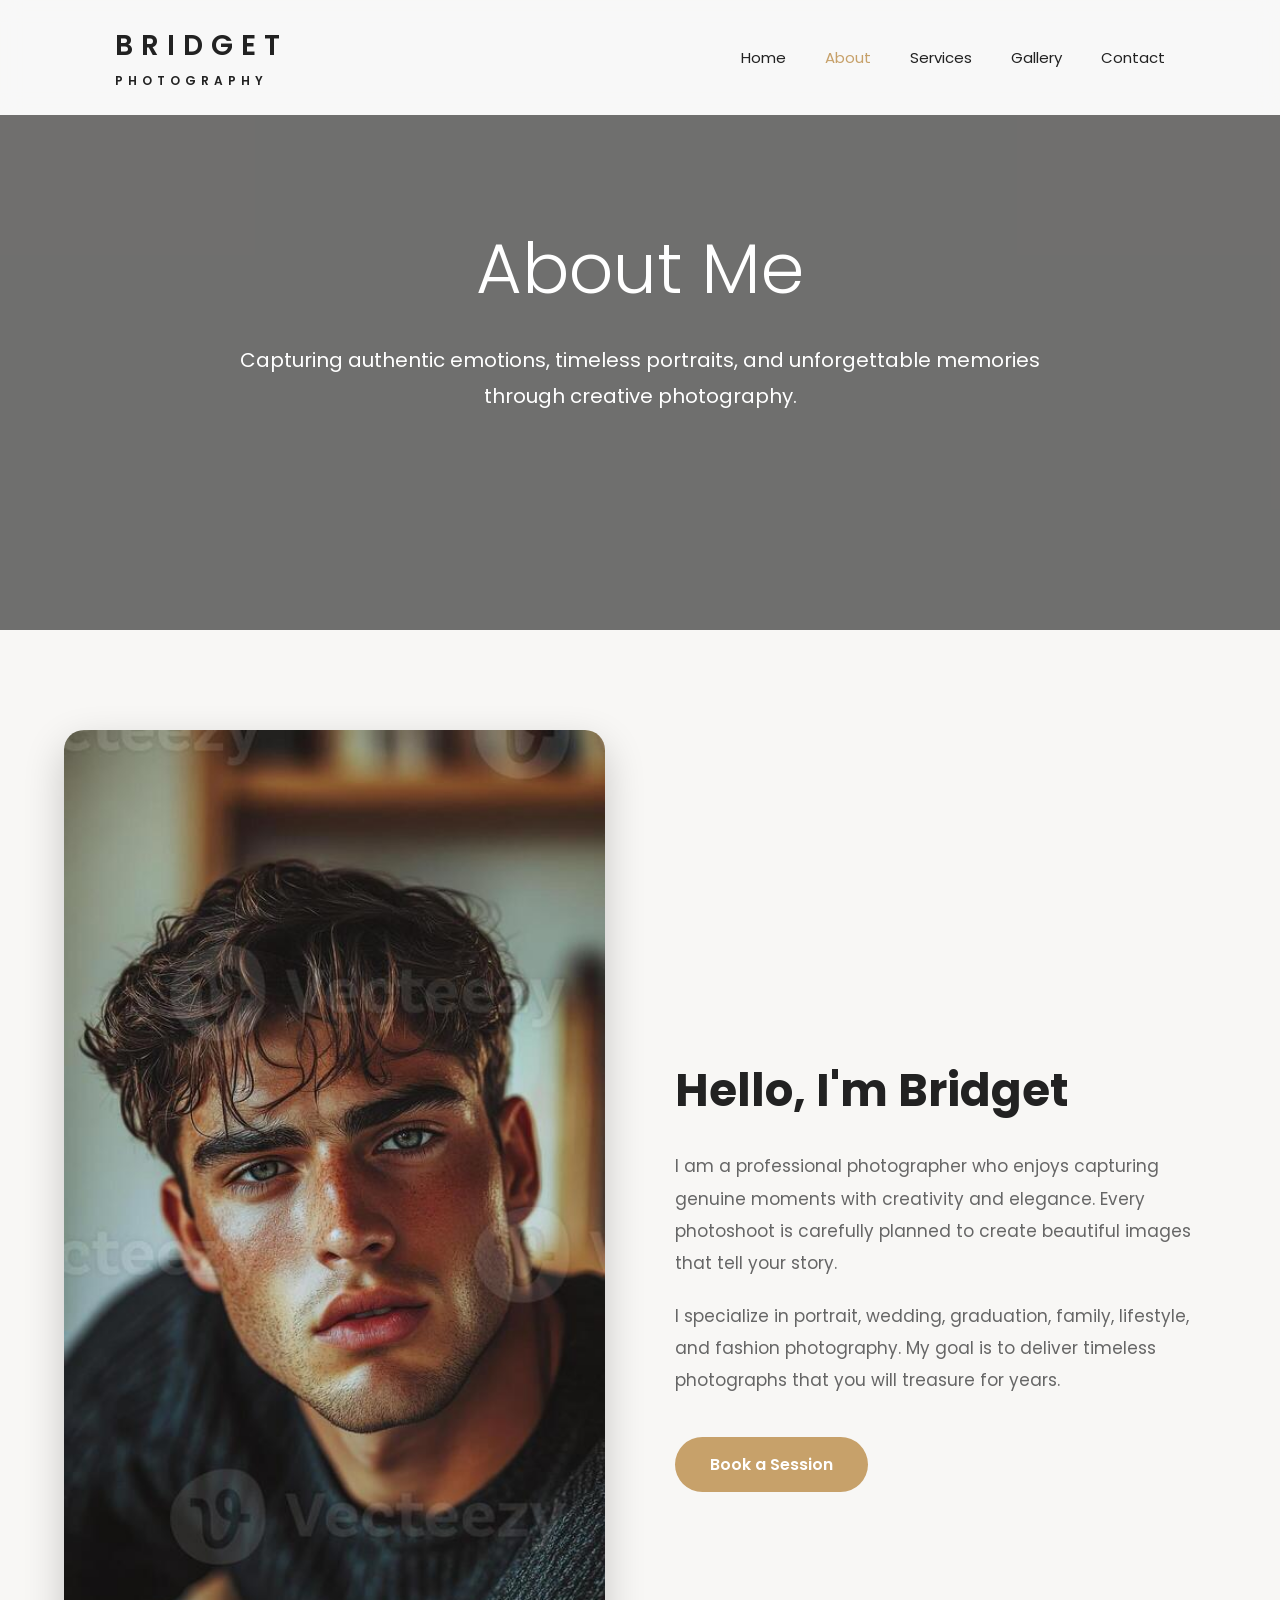
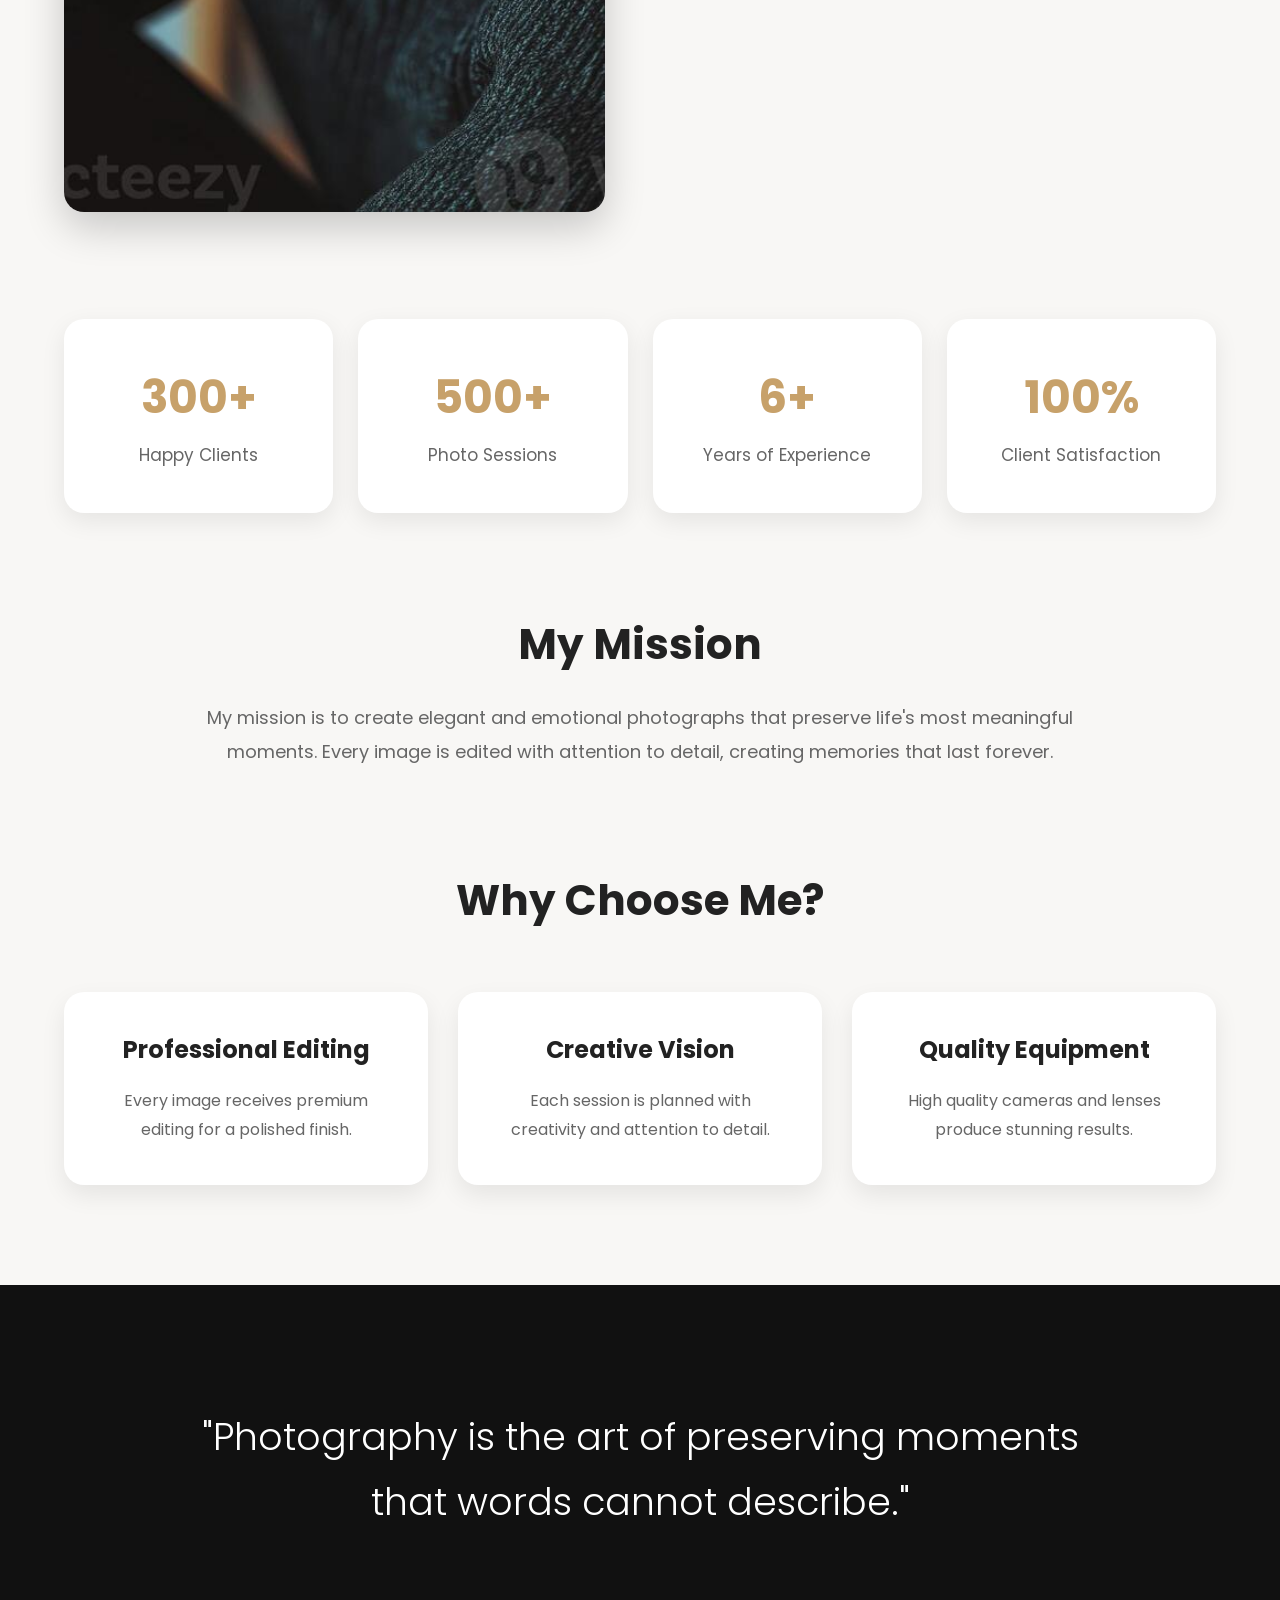
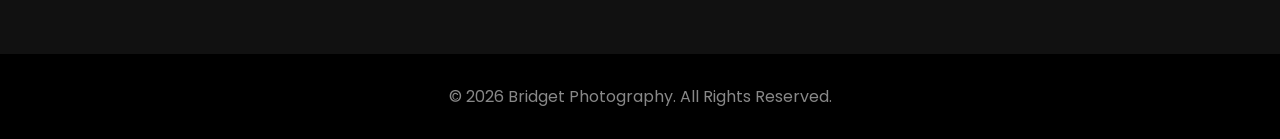
==== about.html @ feab816e "add image to images folder" ====
<!DOCTYPE html>
<html lang="en">

<head>

    <meta charset="UTF-8">

    <meta name="viewport" content="width=device-width, initial-scale=1.0">

    <title>About | Bridget Photography</title>

    <link rel="preconnect" href="https://fonts.googleapis.com">

    <link rel="preconnect" href="https://fonts.gstatic.com" crossorigin>

    <link href="https://fonts.googleapis.com/css2?family=Poppins:wght@300;400;500;600;700&display=swap" rel="stylesheet">

    <link rel="stylesheet" href="style.css">

</head>

<body>

<header>

    <div class="logo">
        BRIDGET
        <span>PHOTOGRAPHY</span>
    </div>

    <nav>

        <a href="index.html">Home</a>

        <a href="about.html" class="active">About</a>

        <a href="services.html">Services</a>

        <a href="gallery.html">Gallery</a>

        <a href="contact.html">Contact</a>

    </nav>

</header>

<section class="about-hero">

    <div class="about-overlay"></div>

    <div class="about-content">

        <h1>About Me</h1>

        <p>
            Capturing authentic emotions, timeless portraits, and unforgettable memories through creative photography.
        </p>

    </div>

</section>

<section class="about">

    <div class="about-image">

        <img src="images/about.jpg" alt="Photographer">

    </div>

    <div class="about-text">

        <h2>Hello, I'm Bridget</h2>

        <p>
            I am a professional photographer who enjoys capturing genuine moments with creativity and elegance. Every photoshoot is carefully planned to create beautiful images that tell your story.
        </p>

        <p>
            I specialize in portrait, wedding, graduation, family, lifestyle, and fashion photography. My goal is to deliver timeless photographs that you will treasure for years.
        </p>

        <a href="contact.html" class="btn">
            Book a Session
        </a>

    </div>

</section>

<section class="stats">

    <div class="stat">
        <h2>300+</h2>
        <p>Happy Clients</p>
    </div>

    <div class="stat">
        <h2>500+</h2>
        <p>Photo Sessions</p>
    </div>

    <div class="stat">
        <h2>6+</h2>
        <p>Years of Experience</p>
    </div>

    <div class="stat">
        <h2>100%</h2>
        <p>Client Satisfaction</p>
    </div>

</section>

<section class="mission">

    <h2>My Mission</h2>

    <p>
        My mission is to create elegant and emotional photographs that preserve life's most meaningful moments. Every image is edited with attention to detail, creating memories that last forever.
    </p>

</section>

<section class="why">

    <h2>Why Choose Me?</h2>

    <div class="why-container">

        <div class="why-card">
            <h3>Professional Editing</h3>
            <p>Every image receives premium editing for a polished finish.</p>
        </div>

        <div class="why-card">
            <h3>Creative Vision</h3>
            <p>Each session is planned with creativity and attention to detail.</p>
        </div>

        <div class="why-card">
            <h3>Quality Equipment</h3>
            <p>High quality cameras and lenses produce stunning results.</p>
        </div>

    </div>

</section>

<section class="quote">

    <h2>"Photography is the art of preserving moments that words cannot describe."</h2>

</section>

<footer>

    <p>© 2026 Bridget Photography. All Rights Reserved.</p>

</footer>

</body>

</html>
---- style.css ----
*{
margin:0;
padding:0;
box-sizing:border-box;
font-family:'Poppins',sans-serif;
}

body{
background:#f8f7f5;
color:#222;
}

header{
position:fixed;
top:0;
left:0;
width:100%;
display:flex;
justify-content:space-between;
align-items:center;
padding:25px 9%;
background:rgba(255,255,255,.95);
backdrop-filter:blur(10px);
z-index:1000;
}

.logo{
font-size:28px;
font-weight:600;
letter-spacing:8px;
}

.logo span{
display:block;
font-size:12px;
letter-spacing:5px;
margin-top:5px;
}

nav a{
text-decoration:none;
color:#222;
margin-left:35px;
font-size:15px;
transition:.3s;
}

nav a:hover{
color:#c6a76b;
}

.hero{
height:100vh;
background:url("images/hero.jpg") center/cover no-repeat;
display:flex;
align-items:center;
position:relative;
}

.overlay{
position:absolute;
width:100%;
height:100%;
background:rgba(0,0,0,.35);
}

.hero-text{
position:relative;
color:white;
max-width:650px;
margin-left:10%;
}

.small-text{
letter-spacing:5px;
font-size:14px;
margin-bottom:15px;
}

.hero h1{
font-size:68px;
font-weight:300;
line-height:1.1;
margin-bottom:25px;
}

.hero p{
font-size:17px;
line-height:1.8;
margin-bottom:35px;
}

.buttons{
display:flex;
gap:20px;
}

.btn{
background:white;
padding:15px 35px;
color:black;
text-decoration:none;
border-radius:50px;
font-weight:600;
}

.btn-outline{
border:2px solid white;
padding:15px 35px;
color:white;
text-decoration:none;
border-radius:50px;
}

.services{
padding:120px 10%;
}

.services h2{
font-size:40px;
text-align:center;
margin-bottom:70px;
}

.cards{
display:grid;
grid-template-columns:repeat(auto-fit,minmax(250px,1fr));
gap:35px;
}

.card{
background:white;
padding:45px;
border-radius:20px;
box-shadow:0 10px 40px rgba(0,0,0,.08);
transition:.4s;
}

.card:hover{
transform:translateY(-10px);
}

.card h3{
margin-bottom:15px;
}

.gallery{
padding:100px 10%;
}

.gallery h2{
text-align:center;
font-size:40px;
margin-bottom:60px;
}

.grid{
display:grid;
grid-template-columns:repeat(auto-fit,minmax(300px,1fr));
gap:20px;
}

.grid img{
width:100%;
height:380px;
object-fit:cover;
border-radius:20px;
transition:.5s;
}

.grid img:hover{
transform:scale(1.05);
}

.contact{
background:#111;
color:white;
text-align:center;
padding:100px 20px;
}

.contact h2{
font-size:42px;
margin-bottom:25px;
}

.contact p{
margin:15px 0;
}

.contact a{
display:inline-block;
margin-top:30px;
padding:15px 40px;
background:#c6a76b;
color:white;
text-decoration:none;
border-radius:40px;
}

footer{
text-align:center;
padding:30px;
background:#000;
color:#888;
}

@media(max-width:768px){

header{
flex-direction:column;
}

nav{
margin-top:20px;
}

.hero h1{
font-size:42px;
}

.buttons{
flex-direction:column;
}

}
/* ===========================
   ABOUT HERO
=========================== */

.about-hero{
    height:70vh;
    background:url("images/about-banner.jpg") center center/cover no-repeat;
    display:flex;
    justify-content:center;
    align-items:center;
    position:relative;
}

.about-overlay{
    position:absolute;
    width:100%;
    height:100%;
    background:rgba(0,0,0,.55);
}

.about-content{
    position:relative;
    color:#fff;
    text-align:center;
    width:80%;
    max-width:800px;
}

.about-content h1{
    font-size:70px;
    font-weight:300;
    margin-bottom:20px;
}

.about-content p{
    font-size:20px;
    line-height:1.8;
}

/* ===========================
   ABOUT SECTION
=========================== */

.about{
    width:90%;
    max-width:1200px;
    margin:100px auto;
    display:flex;
    justify-content:space-between;
    align-items:center;
    gap:70px;
}

.about-image{
    flex:1;
}

.about-image img{
    width:100%;
    border-radius:20px;
    box-shadow:0 15px 40px rgba(0,0,0,.2);
}

.about-text{
    flex:1;
}

.about-text h2{
    font-size:45px;
    margin-bottom:25px;
    color:#222;
}

.about-text p{
    color:#666;
    line-height:1.9;
    font-size:17px;
    margin-bottom:20px;
}

.about-text .btn{
    display:inline-block;
    margin-top:20px;
    padding:15px 35px;
    background:#c7a16a;
    color:#fff;
    text-decoration:none;
    border-radius:40px;
    transition:.4s;
}

.about-text .btn:hover{
    background:#222;
}

/* ===========================
   STATISTICS
=========================== */

.stats{
    width:90%;
    max-width:1200px;
    margin:80px auto;
    display:grid;
    grid-template-columns:repeat(4,1fr);
    gap:25px;
}

.stat{
    background:#fff;
    text-align:center;
    padding:45px 20px;
    border-radius:20px;
    box-shadow:0 8px 25px rgba(0,0,0,.08);
    transition:.4s;
}

.stat:hover{
    transform:translateY(-10px);
}

.stat h2{
    color:#c7a16a;
    font-size:45px;
    margin-bottom:10px;
}

.stat p{
    color:#666;
    font-size:17px;
}

/* ===========================
   MISSION
=========================== */

.mission{
    width:80%;
    max-width:900px;
    margin:100px auto;
    text-align:center;
}

.mission h2{
    font-size:42px;
    margin-bottom:25px;
    color:#222;
}

.mission p{
    font-size:18px;
    color:#666;
    line-height:1.9;
}

/* ===========================
   WHY CHOOSE ME
=========================== */

.why{
    width:90%;
    max-width:1200px;
    margin:100px auto;
}

.why h2{
    text-align:center;
    font-size:42px;
    margin-bottom:60px;
}

.why-container{
    display:grid;
    grid-template-columns:repeat(auto-fit,minmax(280px,1fr));
    gap:30px;
}

.why-card{
    background:#fff;
    padding:40px;
    border-radius:20px;
    text-align:center;
    box-shadow:0 10px 25px rgba(0,0,0,.08);
    transition:.4s;
}

.why-card:hover{
    transform:translateY(-10px);
}

.why-card h3{
    font-size:24px;
    margin-bottom:20px;
    color:#222;
}

.why-card p{
    color:#666;
    line-height:1.8;
}

/* ===========================
   QUOTE
=========================== */

.quote{
    background:#111;
    color:#fff;
    padding:120px 20px;
    text-align:center;
    margin-top:100px;
}

.quote h2{
    font-size:38px;
    font-weight:300;
    max-width:900px;
    margin:auto;
    line-height:1.7;
}

/* ===========================
   ACTIVE NAVIGATION
=========================== */

.active{
    color:#c7a16a;
}

/* ===========================
   RESPONSIVE
=========================== */

@media(max-width:992px){

.about{
    flex-direction:column;
    text-align:center;
}

.stats{
    grid-template-columns:repeat(2,1fr);
}

.about-content h1{
    font-size:55px;
}

}

@media(max-width:768px){

.about-content h1{
    font-size:42px;
}

.about-content p{
    font-size:17px;
}

.about-text h2,
.mission h2,
.why h2{
    font-size:34px;
}

.stats{
    grid-template-columns:1fr;
}

.quote h2{
    font-size:28px;
}

}
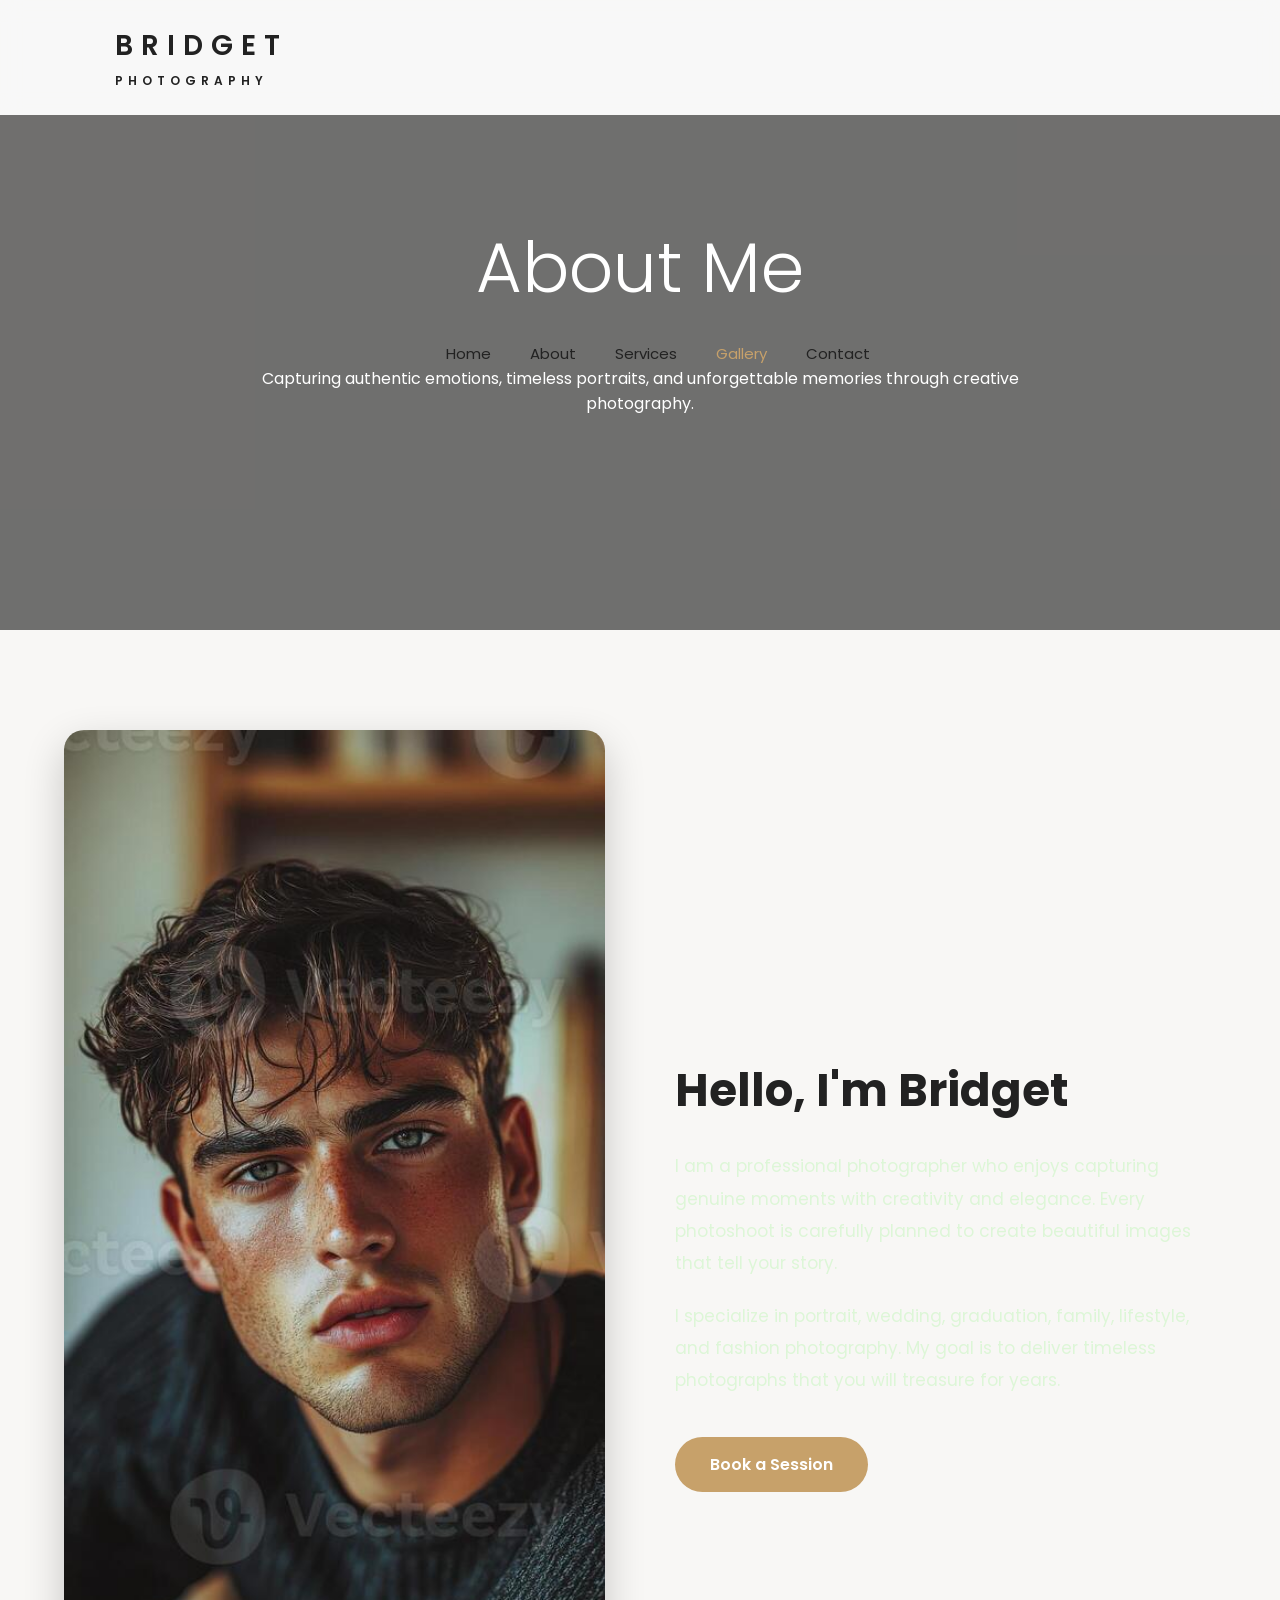
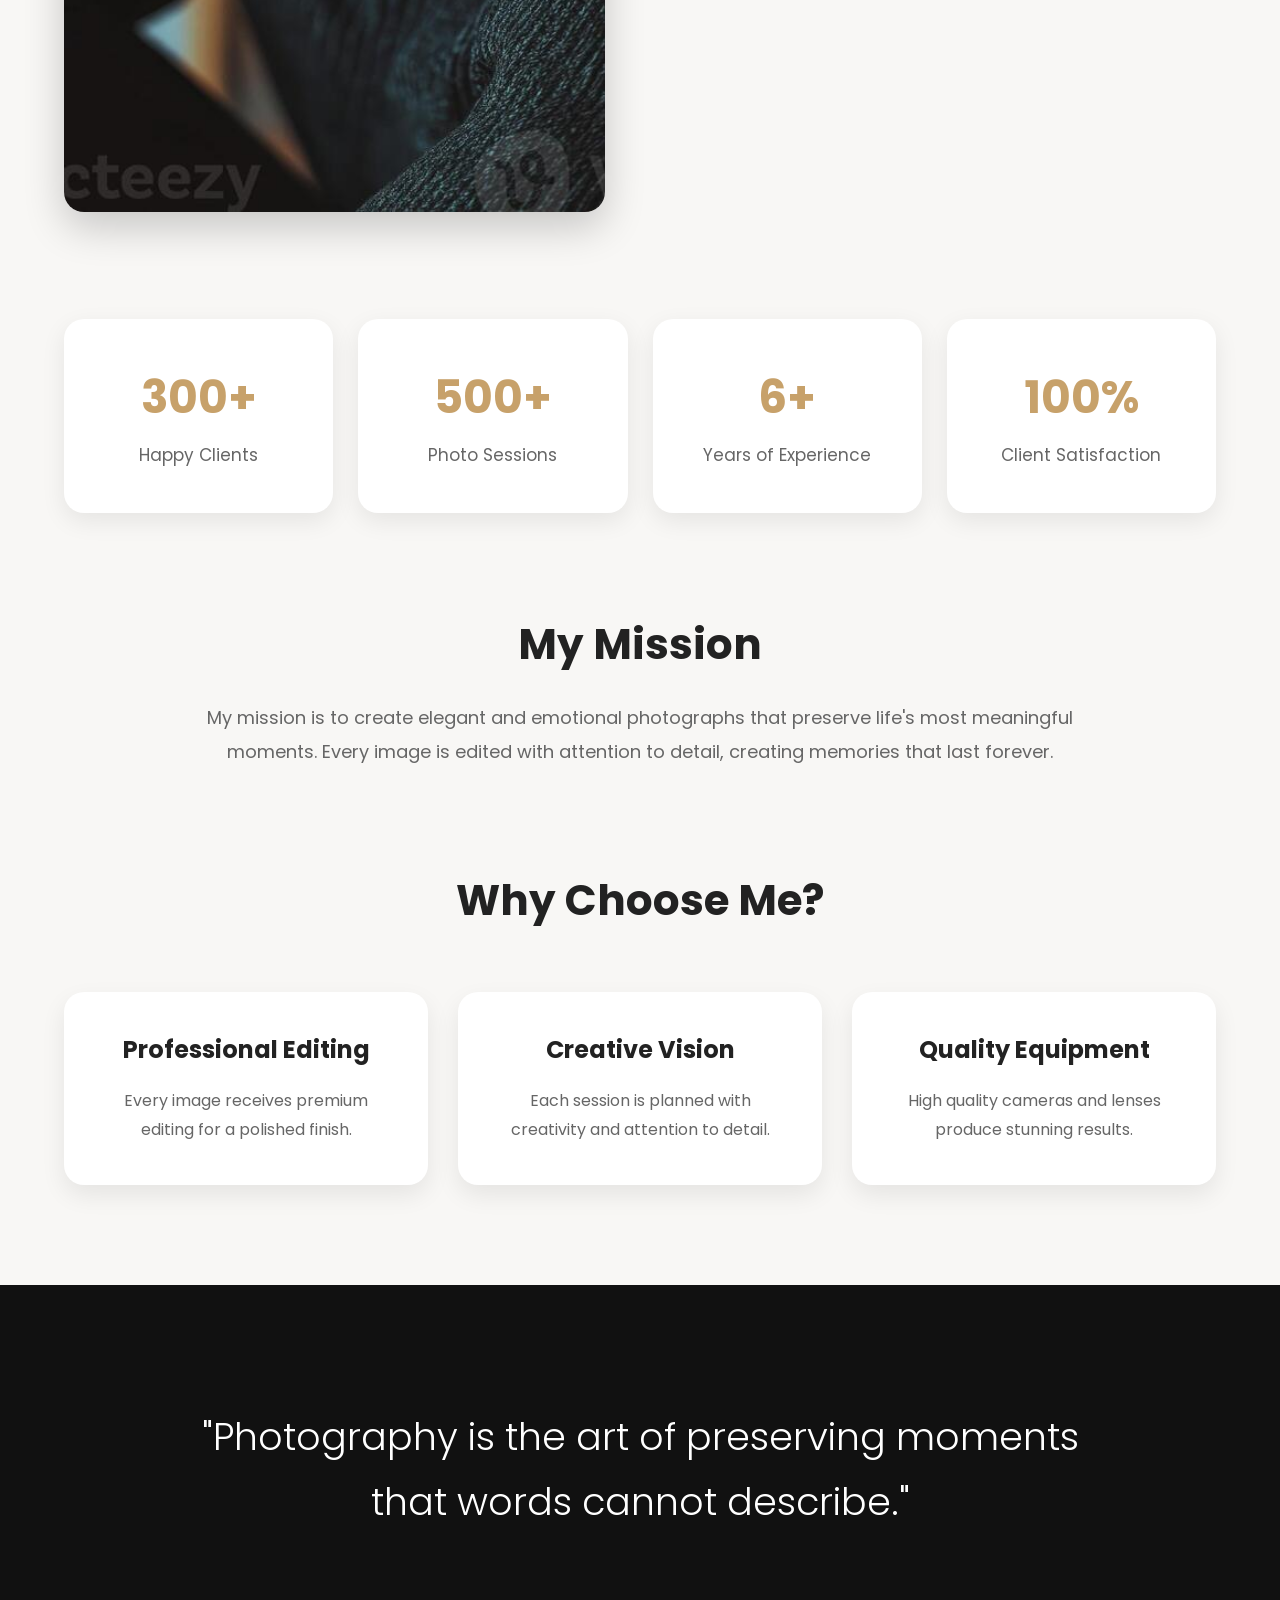
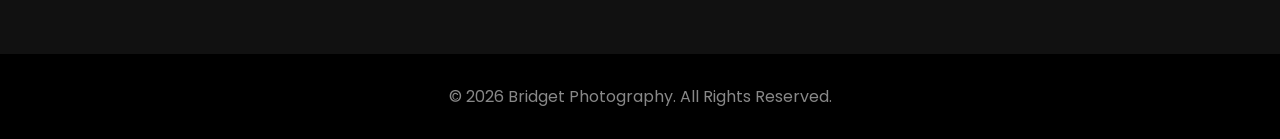
==== commit cffd03ee: "add index.html" ====
--- a/about.html
+++ b/about.html
@@ -28,19 +28,7 @@
         <span>PHOTOGRAPHY</span>
     </div>
 
-    <nav>
-
-        <a href="index.html">Home</a>
-
-        <a href="about.html" class="active">About</a>
-
-        <a href="services.html">Services</a>
-
-        <a href="gallery.html">Gallery</a>
-
-        <a href="contact.html">Contact</a>
-
-    </nav>
+    
 
 </header>
 
@@ -52,7 +40,19 @@
 
         <h1>About Me</h1>
 
-        <p>
+        <p> <nav>
+
+        <a href="index.html">Home</a>
+
+        <a href="/about.html">About</a>
+
+        <a href="services.html">Services</a>
+
+        <a href="gallery.html" class="active">Gallery</a>
+
+        <a href="contact.html">Contact</a>
+
+    </nav>
             Capturing authentic emotions, timeless portraits, and unforgettable memories through creative photography.
         </p>
 
--- a/style.css
+++ b/style.css
@@ -61,7 +61,7 @@
 position:absolute;
 width:100%;
 height:100%;
-background:rgba(0,0,0,.35);
+background:rgba(137, 74, 74, 0.35);
 }
 
 .hero-text{
@@ -105,7 +105,7 @@
 }
 
 .btn-outline{
-border:2px solid white;
+border:2px solid rgb(62, 74, 12);
 padding:15px 35px;
 color:white;
 text-decoration:none;
@@ -129,7 +129,7 @@
 }
 
 .card{
-background:white;
+background:rgb(141, 185, 244);
 padding:45px;
 border-radius:20px;
 box-shadow:0 10px 40px rgba(0,0,0,.08);
@@ -173,7 +173,7 @@
 }
 
 .contact{
-background:#111;
+background:#fbd273;
 color:white;
 text-align:center;
 padding:100px 20px;
@@ -298,7 +298,7 @@
 }
 
 .about-text p{
-    color:#666;
+    color:#ddf6d7;
     line-height:1.9;
     font-size:17px;
     margin-bottom:20px;
@@ -498,4 +498,740 @@
     font-size:28px;
 }
 
-}
+}/* ===========================
+   SERVICES HERO
+=========================== */
+
+.services-hero{
+    height:70vh;
+    background:url("images/services-banner.jpg") center center/cover no-repeat;
+    display:flex;
+    justify-content:center;
+    align-items:center;
+    position:relative;
+}
+
+.services-overlay{
+    position:absolute;
+    width:100%;
+    height:100%;
+    background:rgba(0,0,0,.55);
+}
+
+.services-content{
+    position:relative;
+    color:#fff;
+    text-align:center;
+    width:80%;
+    max-width:800px;
+}
+
+.services-content h1{
+    font-size:70px;
+    font-weight:300;
+    margin-bottom:20px;
+}
+
+.services-content p{
+    font-size:20px;
+    line-height:1.8;
+}
+
+/* ===========================
+   SERVICES SECTION
+=========================== */
+
+.services-section{
+    width:90%;
+    max-width:1300px;
+    margin:100px auto;
+}
+
+.services-section h2{
+    text-align:center;
+    font-size:42px;
+    margin-bottom:60px;
+    color:#222;
+}
+
+.services-grid{
+    display:grid;
+    grid-template-columns:repeat(auto-fit,minmax(320px,1fr));
+    gap:35px;
+}
+
+.service-card{
+    background:#fff;
+    border-radius:20px;
+    overflow:hidden;
+    box-shadow:0 12px 30px rgba(0,0,0,.08);
+    transition:.4s;
+}
+
+.service-card:hover{
+    transform:translateY(-10px);
+}
+
+.service-card img{
+    width:100%;
+    height:260px;
+    object-fit:cover;
+}
+
+.service-card h3{
+    padding:25px 25px 10px;
+    font-size:26px;
+    color:#222;
+}
+
+.service-card p{
+    padding:0 25px;
+    color:#666;
+    line-height:1.8;
+}
+
+.service-card h4{
+    padding:20px 25px 30px;
+    color:#c7a16a;
+    font-size:22px;
+}
+
+/* ===========================
+   WHY BOOK SECTION
+=========================== */
+
+.booking{
+    background:#f7f7f7;
+    padding:100px 8%;
+}
+
+.booking h2{
+    text-align:center;
+    font-size:42px;
+    margin-bottom:60px;
+}
+
+.booking-grid{
+    display:grid;
+    grid-template-columns:repeat(auto-fit,minmax(280px,1fr));
+    gap:30px;
+}
+
+.booking-card{
+    background:#fff;
+    padding:40px;
+    border-radius:20px;
+    text-align:center;
+    box-shadow:0 10px 25px rgba(0,0,0,.08);
+    transition:.4s;
+}
+
+.booking-card:hover{
+    transform:translateY(-10px);
+}
+
+.booking-card h3{
+    margin-bottom:20px;
+    color:#222;
+    font-size:24px;
+}
+
+.booking-card p{
+    color:#666;
+    line-height:1.8;
+}
+
+/* ===========================
+   CALL TO ACTION
+=========================== */
+
+.call-action{
+    background:#111;
+    color:#fff;
+    text-align:center;
+    padding:120px 20px;
+}
+
+.call-action h2{
+    font-size:46px;
+    margin-bottom:20px;
+}
+
+.call-action p{
+    max-width:700px;
+    margin:0 auto 40px;
+    line-height:1.8;
+    font-size:18px;
+}
+
+.call-action .btn{
+    display:inline-block;
+    background:#c7a16a;
+    color:#fff;
+    text-decoration:none;
+    padding:15px 40px;
+    border-radius:40px;
+    transition:.3s;
+}
+
+.call-action .btn:hover{
+    background:#fff;
+    color:#222;
+}
+
+/* ===========================
+   ACTIVE NAVIGATION
+=========================== */
+
+.active{
+    color:#c7a16a;
+}
+
+/* ===========================
+   RESPONSIVE
+=========================== */
+
+@media(max-width:992px){
+
+.services-content h1{
+    font-size:55px;
+}
+
+.services-grid{
+    grid-template-columns:repeat(2,1fr);
+}
+
+}
+
+@media(max-width:768px){
+
+.services-content h1{
+    font-size:40px;
+}
+
+.services-content p{
+    font-size:17px;
+}
+
+.services-section h2,
+.booking h2,
+.call-action h2{
+    font-size:32px;
+}
+
+.services-grid{
+    grid-template-columns:1fr;
+}
+
+.booking-grid{
+    grid-template-columns:1fr;
+}
+
+.call-action p{
+    font-size:16px;
+}
+
+}/* ===========================
+   GALLERY HERO
+=========================== */
+
+.gallery-hero{
+    height:70vh;
+    background:url("images/gallery-banner.jpg") center center/cover no-repeat;
+    display:flex;
+    justify-content:center;
+    align-items:center;
+    position:relative;
+}
+
+.gallery-overlay{
+    position:absolute;
+    width:100%;
+    height:100%;
+    background:rgba(0,0,0,.55);
+}
+
+.gallery-content{
+    position:relative;
+    text-align:center;
+    color:#fff;
+    width:80%;
+    max-width:800px;
+}
+
+.gallery-content h1{
+    font-size:70px;
+    font-weight:300;
+    margin-bottom:20px;
+}
+
+.gallery-content p{
+    font-size:20px;
+    line-height:1.8;
+}
+
+/* ===========================
+   GALLERY SECTION
+=========================== */
+
+.gallery-section{
+    width:90%;
+    max-width:1300px;
+    margin:100px auto;
+    text-align:center;
+}
+
+.gallery-section h2{
+    font-size:42px;
+    margin-bottom:20px;
+    color:#222;
+}
+
+.gallery-text{
+    max-width:700px;
+    margin:0 auto 60px;
+    color:#666;
+    line-height:1.8;
+    font-size:17px;
+}
+
+.gallery-grid{
+    display:grid;
+    grid-template-columns:repeat(auto-fit,minmax(300px,1fr));
+    gap:25px;
+}
+
+.gallery-card{
+    overflow:hidden;
+    border-radius:20px;
+    box-shadow:0 10px 30px rgba(0,0,0,.12);
+    transition:.4s;
+}
+
+.gallery-card img{
+    width:100%;
+    height:380px;
+    object-fit:cover;
+    transition:.5s;
+}
+
+.gallery-card:hover img{
+    transform:scale(1.1);
+}
+
+.gallery-card:hover{
+    transform:translateY(-10px);
+}
+
+/* ===========================
+   TESTIMONIALS
+=========================== */
+
+.testimonials{
+    background:#f8f8f8;
+    padding:100px 8%;
+}
+
+.testimonials h2{
+    text-align:center;
+    font-size:42px;
+    margin-bottom:60px;
+}
+
+.testimonial-container{
+    display:grid;
+    grid-template-columns:repeat(auto-fit,minmax(300px,1fr));
+    gap:30px;
+}
+
+.testimonial{
+    background:#fff;
+    padding:40px;
+    border-radius:20px;
+    text-align:center;
+    box-shadow:0 10px 25px rgba(0,0,0,.08);
+    transition:.4s;
+}
+
+.testimonial:hover{
+    transform:translateY(-10px);
+}
+
+.testimonial p{
+    color:#666;
+    line-height:1.9;
+    margin-bottom:20px;
+    font-style:italic;
+}
+
+.testimonial h4{
+    color:#c7a16a;
+    font-size:18px;
+}
+
+/* ===========================
+   CALL TO ACTION
+=========================== */
+
+.gallery-cta{
+    background:#111;
+    color:#fff;
+    text-align:center;
+    padding:120px 20px;
+}
+
+.gallery-cta h2{
+    font-size:46px;
+    margin-bottom:20px;
+}
+
+.gallery-cta p{
+    max-width:700px;
+    margin:0 auto 35px;
+    font-size:18px;
+    line-height:1.8;
+}
+
+.gallery-cta .btn{
+    display:inline-block;
+    background:#c7a16a;
+    color:#fff;
+    padding:15px 40px;
+    border-radius:40px;
+    text-decoration:none;
+    transition:.3s;
+}
+
+.gallery-cta .btn:hover{
+    background:#fff;
+    color:#222;
+}
+
+/* ===========================
+   ACTIVE NAVIGATION
+=========================== */
+
+.active{
+    color:#c7a16a;
+}
+
+/* ===========================
+   RESPONSIVE
+=========================== */
+
+@media(max-width:992px){
+
+.gallery-content h1{
+    font-size:55px;
+}
+
+.gallery-grid{
+    grid-template-columns:repeat(2,1fr);
+}
+
+}
+
+@media(max-width:768px){
+
+.gallery-content h1{
+    font-size:40px;
+}
+
+.gallery-content p{
+    font-size:17px;
+}
+
+.gallery-section h2,
+.testimonials h2,
+.gallery-cta h2{
+    font-size:32px;
+}
+
+.gallery-grid{
+    grid-template-columns:1fr;
+}
+
+.testimonial-container{
+    grid-template-columns:1fr;
+}
+
+.gallery-card img{
+    height:300px;
+}
+
+.gallery-cta p{
+    font-size:16px;
+}
+
+}/* ===========================
+   CONTACT HERO
+=========================== */
+
+.contact-hero{
+    height:70vh;
+    background:url("images/contact-banner.jpg") center center/cover no-repeat;
+    display:flex;
+    justify-content:center;
+    align-items:center;
+    position:relative;
+}
+
+.contact-overlay{
+    position:absolute;
+    width:100%;
+    height:100%;
+    background:rgba(0,0,0,.60);
+}
+
+.contact-content{
+    position:relative;
+    text-align:center;
+    color:#fff;
+    width:80%;
+    max-width:800px;
+}
+
+.contact-content h1{
+    font-size:70px;
+    font-weight:300;
+    margin-bottom:20px;
+}
+
+.contact-content p{
+    font-size:20px;
+    line-height:1.8;
+}
+
+/* ===========================
+   CONTACT SECTION
+=========================== */
+
+.contact-section{
+    width:90%;
+    max-width:1200px;
+    margin:100px auto;
+    display:grid;
+    grid-template-columns:1fr 1.3fr;
+    gap:50px;
+}
+
+.contact-info{
+    background:#111;
+    color:#fff;
+    padding:50px;
+    border-radius:20px;
+}
+
+.contact-info h2{
+    font-size:35px;
+    margin-bottom:30px;
+}
+
+.contact-info p{
+    line-height:2;
+    margin-bottom:25px;
+    color:#ddd;
+}
+
+/* ===========================
+   CONTACT FORM
+=========================== */
+
+.contact-form{
+    background:#fff;
+    padding:50px;
+    border-radius:20px;
+    box-shadow:0 10px 30px rgba(0,0,0,.08);
+}
+
+.contact-form h2{
+    font-size:35px;
+    margin-bottom:30px;
+    color:#222;
+}
+
+.contact-form form{
+    display:flex;
+    flex-direction:column;
+}
+
+.contact-form input,
+.contact-form textarea{
+    width:100%;
+    padding:18px;
+    margin-bottom:20px;
+    border:1px solid #ddd;
+    border-radius:10px;
+    font-size:16px;
+    outline:none;
+    transition:.3s;
+}
+
+.contact-form input:focus,
+.contact-form textarea:focus{
+    border-color:#c7a16a;
+}
+
+.contact-form textarea{
+    resize:none;
+}
+
+.contact-form button{
+    background:#c7a16a;
+    color:#fff;
+    border:none;
+    padding:16px;
+    font-size:18px;
+    border-radius:40px;
+    cursor:pointer;
+    transition:.3s;
+}
+
+.contact-form button:hover{
+    background:#111;
+}
+
+/* ===========================
+   SOCIAL SECTION
+=========================== */
+
+.social-section{
+    text-align:center;
+    padding:90px 20px;
+    background:#f8f8f8;
+}
+
+.social-section h2{
+    font-size:40px;
+    margin-bottom:40px;
+}
+
+.social-links{
+    display:flex;
+    justify-content:center;
+    flex-wrap:wrap;
+    gap:20px;
+}
+
+.social-links a{
+    text-decoration:none;
+    color:#222;
+    padding:15px 30px;
+    border:2px solid #c7a16a;
+    border-radius:40px;
+    transition:.3s;
+    font-weight:500;
+}
+
+.social-links a:hover{
+    background:#c7a16a;
+    color:#fff;
+}
+
+/* ===========================
+   CALL TO ACTION
+=========================== */
+
+.contact-cta{
+    background:#111;
+    color:#fff;
+    text-align:center;
+    padding:120px 20px;
+}
+
+.contact-cta h2{
+    font-size:46px;
+    margin-bottom:20px;
+}
+
+.contact-cta p{
+    max-width:700px;
+    margin:0 auto 35px;
+    line-height:1.8;
+    font-size:18px;
+}
+
+.contact-cta a{
+    display:inline-block;
+    text-decoration:none;
+    background:#c7a16a;
+    color:#fff;
+    padding:15px 40px;
+    border-radius:40px;
+    transition:.3s;
+}
+
+.contact-cta a:hover{
+    background:#fff;
+    color:#222;
+}
+
+/* ===========================
+   ACTIVE NAVIGATION
+=========================== */
+
+.active{
+    color:#c7a16a;
+}
+
+/* ===========================
+   RESPONSIVE
+=========================== */
+
+@media(max-width:992px){
+
+.contact-content h1{
+    font-size:55px;
+}
+
+.contact-section{
+    grid-template-columns:1fr;
+}
+
+}
+
+@media(max-width:768px){
+
+.contact-content h1{
+    font-size:40px;
+}
+
+.contact-content p{
+    font-size:17px;
+}
+
+.contact-form,
+.contact-info{
+    padding:30px;
+}
+
+.contact-form h2,
+.contact-info h2,
+.social-section h2,
+.contact-cta h2{
+    font-size:30px;
+}
+
+.social-links{
+    flex-direction:column;
+    align-items:center;
+}
+
+.social-links a{
+    width:220px;
+}
+
+.contact-cta p{
+    font-size:16px;
+}
+
+}
+
+
+
+
+
+
+
+
+
